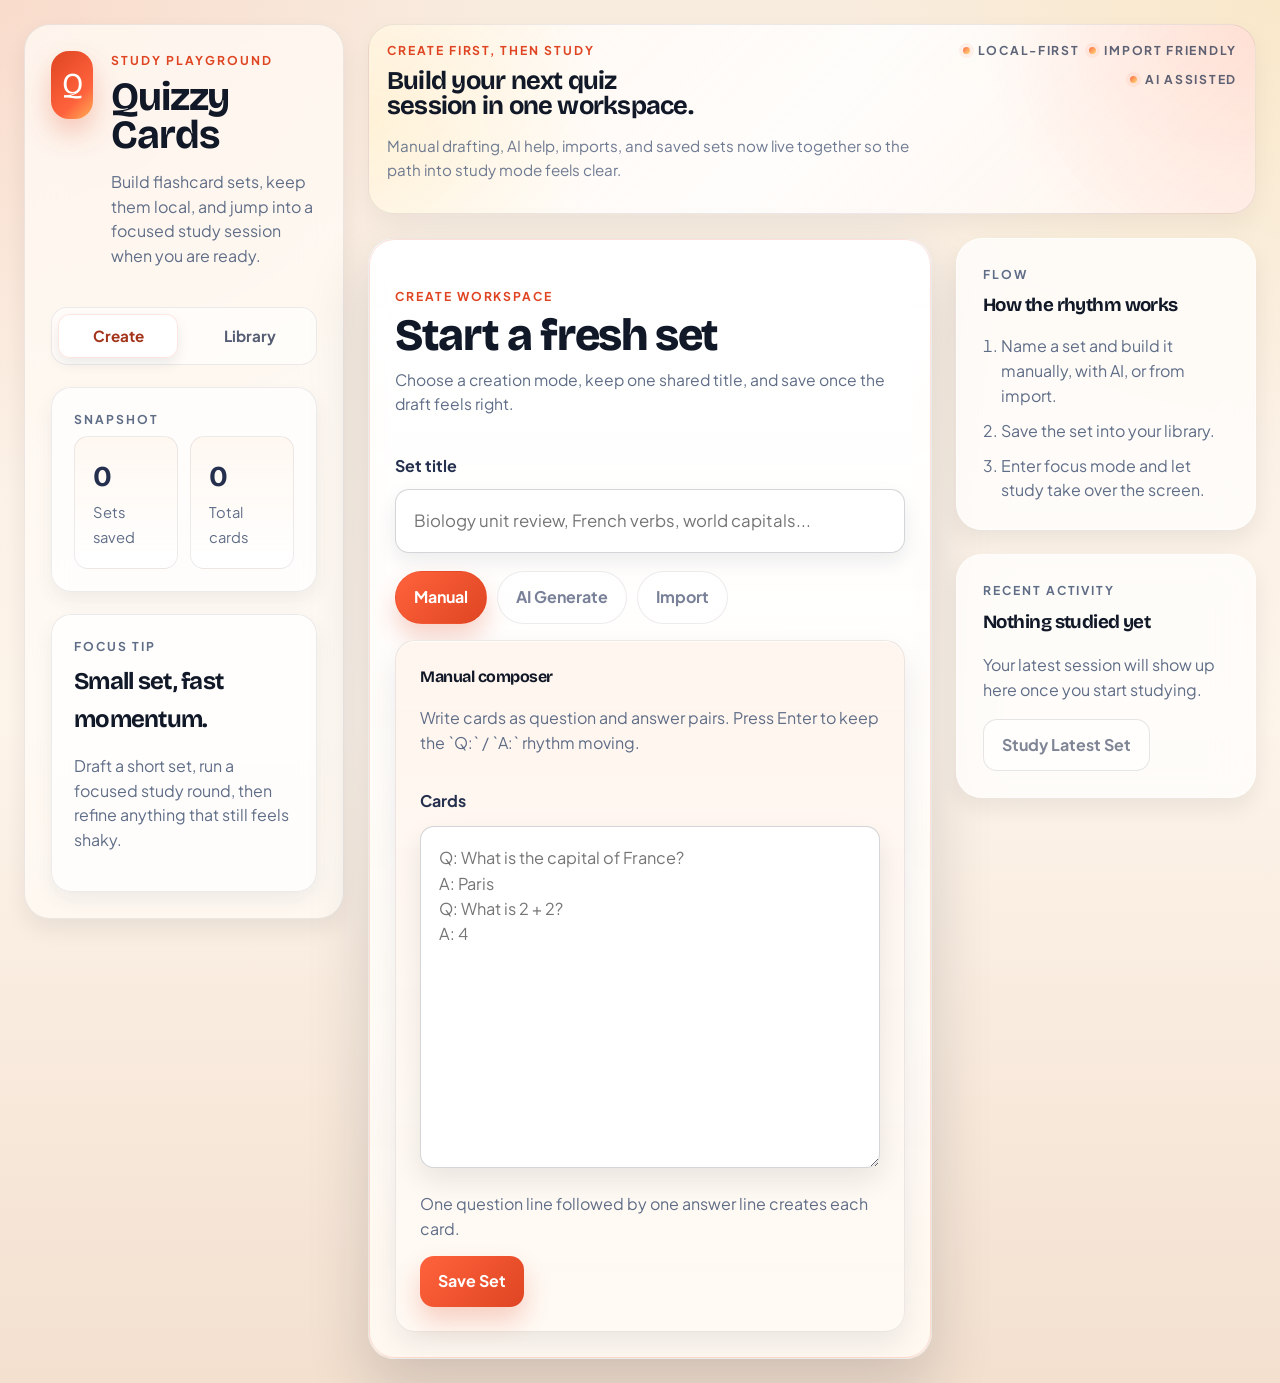
==== index.html @ f94c80e6 "Fixed API key position" ====
<!DOCTYPE html>
<html lang="en">
<head>
    <meta charset="UTF-8">
    <meta name="viewport" content="width=device-width, initial-scale=1.0">
    <link rel="preconnect" href="https://fonts.googleapis.com">
    <link rel="preconnect" href="https://fonts.gstatic.com" crossorigin>
    <link href="https://fonts.googleapis.com/css2?family=Bricolage+Grotesque:wght@500;700&family=Plus+Jakarta+Sans:wght@400;500;600;700&display=swap" rel="stylesheet">
    <link rel="stylesheet" href="styles/main.css">
    <title>Quizzy Cards</title>
</head>
<body>
    <div class="app-shell" id="appShell">
        <aside class="sidebar">
            <div class="brand-block">
                <div class="brand-mark" aria-hidden="true">Q</div>
                <div class="brand-copy">
                    <p class="eyebrow">Study playground</p>
                    <h1>Quizzy Cards</h1>
                    <p>Build flashcard sets, keep them local, and jump into a focused study session when you are ready.</p>
                </div>
            </div>

            <nav class="sidebar-nav" aria-label="Primary navigation">
                <button class="nav-pill active" type="button" data-panel-target="create-panel">Create</button>
                <button class="nav-pill" type="button" data-panel-target="library-panel">Library</button>
            </nav>

            <section class="sidebar-card">
                <p class="section-kicker">Snapshot</p>
                <div class="metric-grid">
                    <div class="metric-card">
                        <strong id="totalSetsStat">0</strong>
                        <span>Sets saved</span>
                    </div>
                    <div class="metric-card">
                        <strong id="totalCardsStat">0</strong>
                        <span>Total cards</span>
                    </div>
                </div>
            </section>

            <section class="sidebar-card">
                <p class="section-kicker">Focus tip</p>
                <h2>Small set, fast momentum.</h2>
                <p>Draft a short set, run a focused study round, then refine anything that still feels shaky.</p>
            </section>
        </aside>

        <main class="dashboard">
            <header class="dashboard-hero">
                <div class="hero-copy">
                    <p class="eyebrow">Create first, then study</p>
                    <h2>Build your next quiz session in one workspace.</h2>
                    <p>Manual drafting, AI help, imports, and saved sets now live together so the path into study mode feels clear.</p>
                </div>
                <ul class="hero-chips" aria-label="Highlights">
                    <li>Local-first</li>
                    <li>Import friendly</li>
                    <li>AI assisted</li>
                </ul>
            </header>

            <div class="dashboard-grid">
                <section class="workspace-column">
                    <section class="workspace-panel active" id="create-panel" data-panel>
                        <div class="panel-heading">
                            <div>
                                <p class="section-kicker">Create workspace</p>
                                <h3>Start a fresh set</h3>
                                <p>Choose a creation mode, keep one shared title, and save once the draft feels right.</p>
                            </div>
                        </div>

                        <div class="shared-title-field">
                            <label for="setTitle">Set title</label>
                            <input type="text" id="setTitle" placeholder="Biology unit review, French verbs, world capitals...">
                        </div>

                        <div class="tab-bar" role="tablist" aria-label="Create methods">
                            <button class="tab-btn active" type="button" role="tab" aria-selected="true" data-create-tab="manual">Manual</button>
                            <button class="tab-btn" type="button" role="tab" aria-selected="false" data-create-tab="ai">AI Generate</button>
                            <button class="tab-btn" type="button" role="tab" aria-selected="false" data-create-tab="import">Import</button>
                        </div>

                        <section class="create-pane active" id="manual-pane" data-create-pane="manual">
                            <div class="form-card">
                                <div class="form-card-header">
                                    <div>
                                        <h4>Manual composer</h4>
                                        <p>Write cards as question and answer pairs. Press Enter to keep the `Q:` / `A:` rhythm moving.</p>
                                    </div>
                                </div>

                                <label class="field-label" for="cardsList">Cards</label>
                                <textarea id="cardsList" rows="12" placeholder="Q: What is the capital of France?
A: Paris
Q: What is 2 + 2?
A: 4"></textarea>

                                <div class="composer-footer">
                                    <p class="helper-text">One question line followed by one answer line creates each card.</p>
                                    <button class="primary-btn" type="button" id="saveSetBtn">Save Set</button>
                                </div>

                                <p class="inline-message" id="manualFormMessage" hidden></p>
                            </div>
                        </section>

                        <section class="create-pane" id="ai-pane" data-create-pane="ai" hidden>
                            <div class="form-card">
                                <div class="form-card-header">
                                    <div>
                                        <h4>AI draft generator</h4>
                                        <p>Generate a starter draft, then we will drop it into the composer so you can review and save it.</p>
                                    </div>
                                </div>

                                <form class="api-key-form" id="apiKeyForm">
                                    <label class="field-label" for="aiApiKey">OpenAI API key</label>
                                    <div class="field-inline">
                                        <input type="password" id="aiApiKey" class="ai-input" placeholder="Paste your API key">
                                        <button class="secondary-btn" type="submit" id="saveApiKeyBtn">Save Key</button>
                                    </div>
                                    <p class="field-status" id="aiKeyStatus">No API key saved in this browser yet.</p>
                                </form>

                                <label class="field-label" for="aiPrompt">Study topic</label>
                                <textarea id="aiPrompt" class="ai-input" rows="7" placeholder="Create flashcards about cellular respiration basics for a high school biology class."></textarea>

                                <div class="count-block">
                                    <span class="field-label">Draft size</span>
                                    <div class="ai-count-selector" aria-label="Number of AI cards">
                                        <button class="ai-count-btn" type="button" data-count="5">5</button>
                                        <button class="ai-count-btn active" type="button" data-count="10">10</button>
                                        <button class="ai-count-btn" type="button" data-count="15">15</button>
                                        <button class="ai-count-btn" type="button" data-count="20">20</button>
                                        <button class="ai-count-btn" type="button" data-count="auto">Auto</button>
                                    </div>
                                </div>

                                <div class="ai-feedback">
                                    <div class="ai-progress" id="aiProgress" hidden>
                                        <div class="ai-loading-animation" aria-hidden="true"></div>
                                        <p>Generating a study draft for you...</p>
                                    </div>
                                    <div class="ai-success" id="aiSuccess" hidden>
                                        <strong>Draft ready.</strong>
                                        <span>Your cards are in the composer. Review them and save when you are ready.</span>
                                    </div>
                                </div>

                                <div class="composer-footer">
                                    <p class="helper-text">Your set title above is shared with the manual composer.</p>
                                    <button class="primary-btn accent-btn" type="button" id="generateAiBtn">Generate Draft</button>
                                </div>

                                <p class="inline-message" id="aiFormMessage" hidden></p>
                            </div>
                        </section>

                        <section class="create-pane" id="import-pane" data-create-pane="import" hidden>
                            <div class="form-card import-card">
                                <div class="form-card-header">
                                    <div>
                                        <h4>Bring in an existing set</h4>
                                        <p>Import a Quizzy JSON file and we will merge it into your local library while keeping duplicate titles readable.</p>
                                    </div>
                                </div>

                                <div class="import-dropzone">
                                    <p>Import uses the existing Quizzy `version: "1.0"` JSON format.</p>
                                    <button class="secondary-btn" type="button" id="importTriggerBtn">Choose JSON File</button>
                                    <input type="file" id="importFileInput" accept=".json" hidden>
                                </div>

                                <p class="inline-message" id="importMessage" hidden></p>
                            </div>
                        </section>
                    </section>

                    <section class="workspace-panel" id="library-panel" data-panel hidden>
                        <div class="panel-heading library-heading">
                            <div>
                                <p class="section-kicker">Library</p>
                                <h3>Your saved sets</h3>
                                <p>Pick a set and jump into focus mode, or export your whole collection.</p>
                            </div>
                            <button class="secondary-btn" type="button" id="exportAllSetsBtn">Export All</button>
                        </div>

                        <div class="library-empty" id="libraryEmptyState" hidden>
                            <h4>No sets yet.</h4>
                            <p>Create your first set or import one to start building your study library.</p>
                            <button class="primary-btn" type="button" data-panel-target="create-panel">Go to Create</button>
                        </div>

                        <div class="set-list" id="setList"></div>
                    </section>
                </section>

                <aside class="context-column">
                    <section class="workspace-panel context-panel">
                        <p class="section-kicker">Flow</p>
                        <h3>How the rhythm works</h3>
                        <ol class="flow-list">
                            <li>Name a set and build it manually, with AI, or from import.</li>
                            <li>Save the set into your library.</li>
                            <li>Enter focus mode and let study take over the screen.</li>
                        </ol>
                    </section>

                    <section class="workspace-panel context-panel">
                        <p class="section-kicker">Recent activity</p>
                        <h3 id="recentSetTitle">Nothing studied yet</h3>
                        <p id="recentSetMeta">Your latest session will show up here once you start studying.</p>
                        <button class="secondary-btn" type="button" id="resumeRecentBtn" disabled>Study Latest Set</button>
                    </section>
                </aside>
            </div>
        </main>
    </div>

    <section class="study-view" id="studyView" hidden aria-labelledby="studySetTitle">
        <div class="study-shell">
            <header class="study-header">
                <button class="ghost-btn" type="button" id="exitStudyBtn">Back to Dashboard</button>

                <div class="study-header-copy">
                    <p class="eyebrow">Focus mode</p>
                    <h2 id="studySetTitle">Study session</h2>

                    <div class="study-progress-row">
                        <span class="study-chip"><strong id="remainingCount">0</strong> remaining</span>
                        <span class="study-chip" id="studyProgressLabel">Ready to begin</span>
                        <span class="study-chip" id="studyScopeLabel">Whole set</span>
                    </div>

                    <div class="study-progress-bar" aria-hidden="true">
                        <span id="studyProgressFill"></span>
                    </div>
                </div>

                <div class="study-header-actions">
                    <button class="secondary-btn compact-btn" type="button" id="toggleStudySectionsBtn">Auto-Split</button>
                    <button class="secondary-btn compact-btn" type="button" id="restartStudyBtn">Restart Round</button>
                </div>
            </header>

            <section class="study-section-manager" id="studySectionManager" hidden aria-labelledby="studySectionManagerTitle">
                <div class="study-section-manager-header">
                    <div>
                        <p class="section-kicker">Sections</p>
                        <h3 id="studySectionManagerTitle">Split this set into saved study chunks</h3>
                        <p>Create persistent parts you can revisit later without losing adaptive progress.</p>
                    </div>
                    <button class="secondary-btn compact-btn" type="button" id="studyWholeSetBtn">Study Whole Set</button>
                </div>

                <div class="study-section-controls">
                    <div class="study-section-size-group" aria-label="Section size">
                        <button class="ai-count-btn active" type="button" data-section-size="5">5</button>
                        <button class="ai-count-btn" type="button" data-section-size="10">10</button>
                        <button class="ai-count-btn" type="button" data-section-size="custom">Custom</button>
                    </div>

                    <label class="study-section-custom">
                        <span>Custom size</span>
                        <input type="number" id="customSectionSizeInput" min="1" step="1" value="5">
                    </label>

                    <button class="primary-btn compact-btn" type="button" id="createStudySectionsBtn">Create Sections</button>
                </div>

                <p class="inline-message" id="studySectionsMessage" hidden></p>

                <div class="study-section-list-header">
                    <h4>Saved sections</h4>
                    <p id="studySectionListMeta">No saved sections yet.</p>
                </div>

                <div class="study-section-list" id="studySectionList"></div>
            </section>

            <main class="study-main">
                <div class="study-stage">
                    <button class="flashcard" id="flashcard" type="button" aria-live="polite">
                        <div class="flashcard-inner">
                            <div class="flashcard-face flashcard-front">
                                <span class="face-label">Question</span>
                                <div class="flashcard-copy" id="cardQuestion"></div>
                            </div>
                            <div class="flashcard-face flashcard-back">
                                <span class="face-label">Answer</span>
                                <div class="flashcard-copy" id="cardAnswer"></div>
                            </div>
                        </div>
                    </button>

                    <p class="study-hint" id="studyHint">Flip the card, answer it in your head, then rate how it felt.</p>

                    <div class="study-actions" id="studyActions">
                        <button class="rating-btn hard" type="button" data-rating="1">Hard</button>
                        <button class="rating-btn medium" type="button" data-rating="2">Medium</button>
                        <button class="rating-btn easy" type="button" data-rating="3">Easy</button>
                    </div>

                    <button class="study-helper-toggle" type="button" id="toggleStudyAiBtn" aria-expanded="false" aria-controls="studyAiHelper">
                        Open AI Helper
                    </button>

                    <section class="study-ai-helper" id="studyAiHelper" aria-labelledby="studyAiTitle" hidden>
                        <div class="study-ai-header">
                            <div>
                                <p class="section-kicker">AI helper</p>
                                <h3 id="studyAiTitle">Ask about this card</h3>
                            </div>
                            <span class="study-ai-badge">Current card context</span>
                        </div>

                        <p class="study-ai-status" id="studyAiStatus">Save your OpenAI API key in AI Generate to use this helper.</p>

                        <textarea
                            id="studyAiQuestion"
                            class="study-ai-input"
                            rows="3"
                            placeholder="Ask for a simpler explanation, an example, or a memory trick."
                            aria-label="Ask AI about the current study card"
                        ></textarea>

                        <div class="study-ai-footer">
                            <p class="helper-text">The AI gets this card's question and answer with your question.</p>
                            <button class="secondary-btn compact-btn" type="button" id="askStudyAiBtn">Ask AI</button>
                        </div>

                        <div class="study-ai-response" id="studyAiResponse" hidden></div>
                    </section>

                    <section class="study-summary" id="studySummary" hidden>
                        <p class="section-kicker">Session complete</p>
                        <h3>You cleared this set.</h3>
                        <p id="studySummaryText">Run it again for another pass, or head back to your library for a different set.</p>
                        <div class="summary-actions">
                            <button class="primary-btn" type="button" id="studyAgainBtn">Study Again</button>
                            <button class="secondary-btn" type="button" id="returnToLibraryBtn">Back to Library</button>
                        </div>
                    </section>
                </div>
            </main>
        </div>
    </section>

    <div class="toast-stack" id="toastStack" aria-live="polite" aria-atomic="true"></div>

    <div class="dialog-backdrop" id="confirmDialog" hidden>
        <div class="dialog-card" role="dialog" aria-modal="true" aria-labelledby="confirmTitle" aria-describedby="confirmMessage">
            <p class="section-kicker">Please confirm</p>
            <h2 id="confirmTitle">Confirm action</h2>
            <p id="confirmMessage">This cannot be undone.</p>
            <div class="dialog-actions">
                <button class="ghost-btn" type="button" id="confirmCancelBtn">Cancel</button>
                <button class="danger-btn" type="button" id="confirmApproveBtn">Delete</button>
            </div>
        </div>
    </div>

    <script src="scripts/card.js"></script>
    <script src="scripts/card-set.js"></script>
    <script src="scripts/ai-generator.js"></script>
</body>
</html>
---- styles/main.css ----
:root {
    --bg: #f7ede1;
    --bg-alt: #fcf4eb;
    --surface: rgba(255, 255, 255, 0.88);
    --surface-strong: #fffdf9;
    --surface-soft: #ffe7db;
    --surface-primary: rgba(255, 255, 255, 0.98);
    --surface-secondary: rgba(255, 251, 246, 0.76);
    --surface-focus: #141d34;
    --ink: #24304d;
    --ink-strong: #111827;
    --muted: #5f6d87;
    --line: rgba(17, 24, 39, 0.12);
    --line-strong: rgba(17, 24, 39, 0.18);
    --accent: #ff633d;
    --accent-strong: #df4522;
    --accent-soft: #ffe2d7;
    --accent-deep: #a23318;
    --teal: #16b8a6;
    --teal-soft: #dff8f4;
    --yellow: #ffd76a;
    --yellow-soft: #fff4c7;
    --danger: #dd4e67;
    --danger-soft: #ffe2e7;
    --success: #1f9f78;
    --success-soft: #dbf7ed;
    --shadow: 0 18px 42px rgba(17, 24, 39, 0.13);
    --shadow-soft: 0 10px 24px rgba(17, 24, 39, 0.09);
    --shadow-secondary: 0 10px 22px rgba(17, 24, 39, 0.07);
    --shadow-primary: 0 24px 56px rgba(17, 24, 39, 0.16);
    --focus-ring: 0 0 0 4px rgba(255, 99, 61, 0.14);
    --radius-xl: 26px;
    --radius-lg: 20px;
    --radius-md: 14px;
    --radius-sm: 10px;
    --transition: 180ms ease;
}

* {
    box-sizing: border-box;
}

body {
    margin: 0;
    min-height: 100vh;
    font-family: "Plus Jakarta Sans", sans-serif;
    line-height: 1.55;
    color: var(--ink);
    background:
        radial-gradient(circle at top left, rgba(255, 99, 61, 0.12), transparent 26%),
        radial-gradient(circle at top right, rgba(255, 215, 106, 0.18), transparent 24%),
        linear-gradient(180deg, #f8ecdf 0%, #fdf4ea 52%, #f3e0cf 100%);
}

button,
input,
textarea {
    font: inherit;
}

button {
    border: 0;
    cursor: pointer;
}

button:focus-visible,
input:focus-visible,
textarea:focus-visible {
    outline: 2px solid rgba(255, 99, 61, 0.45);
    outline-offset: 2px;
}

.app-shell {
    min-height: 100vh;
    padding: 24px;
    display: grid;
    grid-template-columns: 320px minmax(0, 1fr);
    gap: 24px;
}

.sidebar,
.workspace-panel {
    background: var(--surface);
    border: 1px solid rgba(17, 24, 39, 0.08);
    border-radius: var(--radius-xl);
    box-shadow: var(--shadow);
    backdrop-filter: blur(18px);
}

.sidebar {
    background: var(--surface-secondary);
    border-color: rgba(17, 24, 39, 0.08);
    box-shadow: var(--shadow-secondary);
    padding: 26px;
    display: flex;
    flex-direction: column;
    gap: 22px;
    position: sticky;
    top: 24px;
    align-self: start;
}

.brand-block {
    display: flex;
    gap: 18px;
    align-items: flex-start;
}

.brand-mark {
    width: 150px;
    height: 68px;
    border-radius: 18px;
    display: grid;
    place-items: center;
    background: linear-gradient(135deg, var(--accent-strong), var(--accent) 68%, #ffaf57);
    color: #fff;
    font-family: "Bricolage Grotesque", sans-serif;
    font-size: 1.9rem;
    box-shadow: 0 14px 28px rgba(223, 69, 34, 0.28);
}

.brand-copy h1,
.dashboard-hero h2,
.panel-heading h3,
.context-panel h3,
.form-card h4,
.library-empty h4,
.study-header-copy h2,
.study-summary h3,
.dialog-card h2,
.sidebar-card h2 {
    margin: 0;
    font-family: "Bricolage Grotesque", sans-serif;
    letter-spacing: -0.03em;
    color: var(--ink-strong);
}

.brand-copy h1 {
    font-size: clamp(2rem, 4vw, 2.5rem);
    line-height: 0.95;
}

.brand-copy p:last-child,
.hero-copy p:last-child,
.panel-heading p:last-child,
.form-card-header p,
.library-empty p,
.context-panel p,
.sidebar-card p,
.helper-text,
.study-hint,
.study-summary p,
.field-status {
    color: var(--muted);
}

.eyebrow,
.section-kicker,
.face-label {
    margin: 0 0 8px;
    text-transform: uppercase;
    letter-spacing: 0.16em;
    font-size: 0.76rem;
    font-weight: 700;
    color: var(--accent-strong);
}

.sidebar-nav {
    display: flex;
    width: 100%;
    gap: 12px;
    padding: 6px;
    background: rgba(255, 255, 255, 0.56);
    border: 1px solid rgba(17, 24, 39, 0.08);
    border-radius: 16px;
    box-shadow: inset 0 1px 0 rgba(255, 255, 255, 0.5);
}

.tab-btn,
.ai-count-btn,
.study-chip {
    border-radius: 999px;
}

.nav-pill,
.tab-btn,
.ai-count-btn {
    background: rgba(255, 255, 255, 0.88);
    border: 1px solid var(--line);
    color: var(--muted);
    font-weight: 700;
    transition: transform var(--transition), background var(--transition), color var(--transition), box-shadow var(--transition), border-color var(--transition);
}

.nav-pill {
    display: flex;
    align-items: center;
    justify-content: center;
    flex: 1;
    min-height: 40px;
    padding: 9px 12px;
    border-radius: 12px;
    background: transparent;
    border: 1px solid transparent;
    color: rgba(36, 48, 77, 0.78);
    font-size: 0.95rem;
    font-weight: 700;
}

.tab-btn,
.ai-count-btn {
    padding: 12px 16px;
}

.nav-pill.active {
    background: rgba(255, 255, 255, 0.94);
    border-color: rgba(255, 99, 61, 0.16);
    color: var(--accent-deep);
    box-shadow: 0 6px 14px rgba(17, 24, 39, 0.08);
}

.tab-btn.active,
.ai-count-btn.active {
    background: linear-gradient(135deg, var(--accent), var(--accent-strong));
    border-color: rgba(223, 69, 34, 0.18);
    color: #fff;
    box-shadow: 0 12px 24px rgba(223, 69, 34, 0.26);
}

.nav-pill:hover,
.tab-btn:hover,
.ai-count-btn:hover,
.primary-btn:hover,
.secondary-btn:hover,
.ghost-btn:hover,
.danger-btn:hover,
.rating-btn:hover {
    transform: translateY(-1px);
}

.nav-pill:not(.active):hover,
.tab-btn:not(.active):hover,
.ai-count-btn:not(.active):hover {
    background: #fff;
    border-color: rgba(255, 99, 61, 0.24);
    color: var(--ink-strong);
    box-shadow: var(--shadow-soft);
}

.nav-pill:not(.active):hover {
    box-shadow: none;
    background: rgba(255, 255, 255, 0.72);
}

.sidebar-card {
    padding: 22px;
    border-radius: var(--radius-lg);
    background: rgba(255, 255, 255, 0.7);
    border: 1px solid rgba(17, 24, 39, 0.08);
    box-shadow: 0 8px 20px rgba(17, 24, 39, 0.06);
}

.metric-grid {
    display: grid;
    grid-template-columns: repeat(2, minmax(0, 1fr));
    gap: 12px;
}

.metric-card {
    padding: 18px;
    border-radius: var(--radius-md);
    background: linear-gradient(180deg, rgba(255, 247, 239, 0.86), rgba(255, 255, 255, 0.95));
    border: 1px solid rgba(17, 24, 39, 0.08);
}

.metric-card strong {
    display: block;
    font-size: 1.8rem;
    font-family: "Bricolage Grotesque", sans-serif;
}

.metric-card span {
    color: var(--muted);
    font-size: 0.92rem;
}

.dashboard {
    display: flex;
    flex-direction: column;
    gap: 24px;
}

.dashboard-hero {
    padding: 16px 18px;
    border-radius: var(--radius-xl);
    background:
        radial-gradient(circle at top right, rgba(255, 99, 61, 0.16), transparent 30%),
        radial-gradient(circle at left center, rgba(255, 215, 106, 0.2), transparent 26%),
        linear-gradient(135deg, rgba(255, 248, 241, 0.96) 0%, rgba(255, 255, 255, 0.85) 50%, rgba(255, 245, 238, 0.95) 100%);
    border: 1px solid rgba(17, 24, 39, 0.08);
    box-shadow: 0 10px 24px rgba(17, 24, 39, 0.05);
    display: flex;
    align-items: flex-start;
    justify-content: space-between;
    gap: 18px;
}

.hero-copy {
    max-width: 700px;
}

.hero-copy h2 {
    font-size: clamp(1.45rem, 2vw, 2rem);
    max-width: 18ch;
    color: var(--ink-strong);
    line-height: 1;
}

.hero-copy p:last-child {
    max-width: 60ch;
    font-size: 0.95rem;
    color: rgba(95, 109, 135, 0.9);
}

.hero-chips {
    display: flex;
    gap: 10px;
    flex-wrap: wrap;
    justify-content: flex-end;
    align-items: center;
    margin: 0;
    padding: 0;
    list-style: none;
}

.hero-chips li {
    display: inline-flex;
    align-items: center;
    gap: 8px;
    padding: 0;
    color: rgba(36, 48, 77, 0.74);
    font-size: 0.76rem;
    font-weight: 700;
    letter-spacing: 0.14em;
    text-transform: uppercase;
}

.hero-chips li::before {
    content: "";
    width: 7px;
    height: 7px;
    border-radius: 999px;
    background: linear-gradient(135deg, rgba(255, 99, 61, 0.95), rgba(255, 215, 106, 0.9));
    box-shadow: 0 0 0 4px rgba(255, 99, 61, 0.08);
}

.study-chip {
    padding: 10px 14px;
    background: rgba(255, 255, 255, 0.88);
    border: 1px solid rgba(255, 255, 255, 0.72);
    box-shadow: var(--shadow-soft);
    color: var(--ink);
    font-weight: 600;
}

.dashboard-grid {
    display: grid;
    grid-template-columns: minmax(0, 1fr) 300px;
    gap: 24px;
    align-items: start;
}

.workspace-column,
.context-column {
    display: flex;
    flex-direction: column;
    gap: 24px;
}

.workspace-panel {
    padding: 26px;
    animation: panel-rise 220ms ease;
}

#create-panel.workspace-panel {
    background: linear-gradient(180deg, rgba(255, 255, 255, 0.98), rgba(255, 249, 242, 0.95));
    border-color: rgba(17, 24, 39, 0.08);
    box-shadow: 0 28px 62px rgba(17, 24, 39, 0.16);
    position: relative;
    padding-top: 48px;
}

#create-panel.workspace-panel::before {
    content: "";
    position: absolute;
    inset: 0;
    border-radius: inherit;
    border: 1px solid rgba(255, 99, 61, 0.2);
    pointer-events: none;
}

#create-panel.workspace-panel::after {
    content: "";
    position: absolute;
    inset: 18px;
    border-radius: calc(var(--radius-xl) - 10px);
    background: linear-gradient(180deg, rgba(255, 255, 255, 0.62), rgba(255, 255, 255, 0));
    pointer-events: none;
    z-index: 0;
}

#create-panel > * {
    position: relative;
    z-index: 1;
}

#create-panel .panel-heading {
    margin-bottom: 14px;
}

#create-panel .panel-heading h3 {
    font-size: clamp(2.2rem, 3.5vw, 2.95rem);
    line-height: 1;
    font-weight: 800;
    color: var(--ink-strong);
}

#create-panel .panel-heading p:last-child {
    margin-top: 10px;
    max-width: 52ch;
    font-size: 0.98rem;
}

#create-panel .shared-title-field {
    margin-top: 22px;
}

#create-panel .shared-title-field label,
#manual-pane .field-label {
    font-size: 1rem;
}

#create-panel .shared-title-field input {
    padding: 18px 18px;
    font-size: 1.05rem;
    background: #ffffff;
    border: 1px solid var(--line-strong);
    box-shadow:
        inset 0 1px 0 rgba(255, 255, 255, 0.82),
        0 8px 20px rgba(17, 24, 39, 0.08);
}

#create-panel .tab-bar {
    margin-top: 18px;
    gap: 10px;
}

#create-panel .tab-btn {
    padding: 13px 18px;
    background: rgba(255, 255, 255, 0.68);
    border: 1px solid rgba(17, 24, 39, 0.08);
    color: rgba(102, 112, 139, 0.88);
    box-shadow: none;
}

#create-panel .tab-btn.active {
    background: linear-gradient(135deg, var(--accent), var(--accent-strong));
    border-color: rgba(223, 69, 34, 0.18);
    color: #fff;
    box-shadow: 0 14px 24px rgba(223, 69, 34, 0.24);
}

#create-panel .tab-btn:not(.active):hover {
    background: rgba(255, 255, 255, 0.72);
}

#manual-pane textarea {
    padding: 18px 18px;
    min-height: 268px;
    font-size: 1.02rem;
    background: #ffffff;
    border: 1px solid var(--line-strong);
    box-shadow:
        inset 0 1px 0 rgba(255, 255, 255, 0.84),
        0 12px 28px rgba(17, 24, 39, 0.09);
}

.context-column .workspace-panel {
    background: rgba(255, 255, 255, 0.72);
    border-color: rgba(255, 255, 255, 0.58);
    box-shadow: var(--shadow-secondary);
}

#create-panel .create-pane {
    margin-top: 16px;
}

#manual-pane .form-card {
    padding: 24px;
    background: linear-gradient(180deg, rgba(255, 245, 238, 0.96), rgba(255, 250, 244, 0.98));
    border: 1px solid rgba(17, 24, 39, 0.08);
    box-shadow:
        inset 0 1px 0 rgba(255, 255, 255, 0.7),
        0 12px 28px rgba(17, 24, 39, 0.08);
}

#manual-pane .form-card-header {
    margin-bottom: 18px;
}

#manual-pane .field-label {
    margin-bottom: 12px;
}

#manual-pane .composer-footer {
    margin-top: 18px;
}

#create-panel .shared-title-field input:hover,
#manual-pane textarea:hover {
    border-color: rgba(255, 99, 61, 0.28);
    box-shadow:
        inset 0 1px 0 rgba(255, 255, 255, 0.84),
        0 12px 24px rgba(17, 24, 39, 0.1);
}

#create-panel .shared-title-field input:focus,
#manual-pane textarea:focus {
    border-color: rgba(255, 99, 61, 0.48);
    box-shadow:
        var(--focus-ring),
        0 18px 28px rgba(17, 24, 39, 0.12);
}

@keyframes panel-rise {
    from {
        opacity: 0;
        transform: translateY(10px);
    }
    to {
        opacity: 1;
        transform: translateY(0);
    }
}

.workspace-panel[data-panel] {
    display: none;
}

.workspace-panel[data-panel].active {
    display: block;
}

.panel-heading,
.form-card-header,
.library-heading {
    display: flex;
    align-items: flex-start;
    justify-content: space-between;
    gap: 16px;
}

.shared-title-field,
.field-grid,
.count-block,
.composer-footer {
    margin-top: 20px;
}

.shared-title-field label,
.field-label {
    display: block;
    margin-bottom: 10px;
    font-size: 0.95rem;
    font-weight: 700;
}

.shared-title-field input,
textarea,
.ai-input {
    width: 100%;
    padding: 15px 16px;
    border-radius: var(--radius-md);
    border: 1px solid var(--line-strong);
    background: rgba(255, 255, 255, 0.94);
    color: var(--ink);
    box-shadow:
        inset 0 1px 0 rgba(255, 255, 255, 0.8),
        0 1px 2px rgba(17, 24, 39, 0.04);
    transition: border-color var(--transition), box-shadow var(--transition), transform var(--transition);
}

.shared-title-field input:hover,
textarea:hover,
.ai-input:hover {
    border-color: rgba(255, 99, 61, 0.24);
}

.shared-title-field input:focus,
textarea:focus,
.ai-input:focus {
    border-color: rgba(255, 99, 61, 0.45);
    box-shadow: var(--focus-ring);
}

textarea {
    resize: vertical;
    min-height: 220px;
}

.tab-bar {
    display: flex;
    gap: 12px;
    margin-top: 22px;
    flex-wrap: wrap;
}

.create-pane {
    margin-top: 20px;
    display: none;
}

.create-pane.active {
    display: block;
}

.form-card {
    padding: 22px;
    border-radius: var(--radius-lg);
    border: 1px solid rgba(17, 24, 39, 0.08);
    background: linear-gradient(180deg, rgba(255, 255, 255, 0.92), rgba(255, 247, 240, 0.9));
    box-shadow: var(--shadow-soft);
}

.field-grid {
    display: grid;
    grid-template-columns: minmax(0, 1fr) auto;
    gap: 14px;
    align-items: end;
}

.api-key-form {
    margin-top: 20px;
}

.field-inline {
    display: grid;
    grid-template-columns: minmax(0, 1fr) auto;
    gap: 14px;
    align-items: center;
}

.field-actions {
    display: flex;
    align-items: center;
}

.field-status {
    margin: 10px 0 0;
    font-size: 0.92rem;
}

.composer-footer {
    display: flex;
    justify-content: space-between;
    align-items: center;
    gap: 14px;
    flex-wrap: wrap;
}

.helper-text {
    margin: 0;
    max-width: 56ch;
}

.import-card .import-dropzone {
    margin-top: 18px;
    padding: 26px;
    border-radius: var(--radius-lg);
    border: 1px dashed rgba(255, 99, 61, 0.42);
    background: linear-gradient(180deg, rgba(255, 235, 226, 0.68), rgba(255, 255, 255, 0.96));
    display: flex;
    flex-direction: column;
    align-items: flex-start;
    gap: 16px;
}

.primary-btn,
.secondary-btn,
.ghost-btn,
.danger-btn,
.rating-btn {
    min-height: 48px;
    padding: 13px 18px;
    border-radius: 14px;
    font-weight: 700;
    transition: transform var(--transition), box-shadow var(--transition), background var(--transition), color var(--transition), opacity var(--transition);
}

button:disabled {
    opacity: 0.58;
    cursor: not-allowed;
    transform: none !important;
    box-shadow: none !important;
}

.primary-btn {
    color: #fff;
    background: linear-gradient(135deg, var(--accent), var(--accent-strong));
    box-shadow: 0 14px 26px rgba(223, 69, 34, 0.24);
}

.accent-btn {
    background: linear-gradient(135deg, #ff744f, var(--accent-strong));
    box-shadow: 0 14px 28px rgba(223, 69, 34, 0.28);
}

.secondary-btn {
    background: rgba(255, 255, 255, 0.94);
    color: var(--ink);
    border: 1px solid var(--line-strong);
    box-shadow: var(--shadow-soft);
}

.ghost-btn {
    background: rgba(255, 255, 255, 0.14);
    color: #fff;
    border: 1px solid rgba(255, 255, 255, 0.18);
}

.danger-btn {
    background: linear-gradient(135deg, var(--danger), #c23f57);
    color: #fff;
    box-shadow: 0 14px 25px rgba(221, 78, 103, 0.22);
}

.primary-btn:hover {
    box-shadow: 0 16px 30px rgba(223, 69, 34, 0.3);
}

.secondary-btn:hover {
    background: linear-gradient(180deg, #ffffff, #fff5f0);
    border-color: rgba(255, 99, 61, 0.28);
    color: var(--ink-strong);
    box-shadow: 0 12px 24px rgba(17, 24, 39, 0.1);
}

.ghost-btn:hover {
    background: rgba(255, 255, 255, 0.2);
    border-color: rgba(255, 99, 61, 0.32);
}

.danger-btn:hover {
    box-shadow: 0 16px 28px rgba(221, 78, 103, 0.28);
}

.rating-btn:hover {
    box-shadow: 0 16px 28px rgba(17, 24, 39, 0.16);
}

.compact-btn {
    min-height: 44px;
    padding: 11px 16px;
}

.inline-message {
    margin: 18px 0 0;
    padding: 13px 14px;
    border-radius: var(--radius-md);
    border: 1px solid transparent;
    font-size: 0.95rem;
}

.inline-message[data-tone="error"] {
    background: var(--danger-soft);
    color: #8f2338;
    border-color: rgba(221, 78, 103, 0.22);
}

.inline-message[data-tone="success"] {
    background: var(--success-soft);
    color: #166952;
    border-color: rgba(31, 159, 120, 0.18);
}

.inline-message[data-tone="info"] {
    background: var(--teal-soft);
    color: #17594f;
    border-color: rgba(22, 184, 166, 0.18);
}

.ai-count-selector {
    display: flex;
    gap: 10px;
    flex-wrap: wrap;
}

.ai-feedback {
    margin-top: 18px;
}

.ai-progress,
.ai-success {
    padding: 18px;
    border-radius: var(--radius-md);
    background: rgba(255, 255, 255, 0.9);
    border: 1px solid rgba(17, 24, 39, 0.08);
}

.ai-progress {
    display: flex;
    align-items: center;
    gap: 14px;
}

.ai-success {
    display: flex;
    flex-direction: column;
    gap: 6px;
    background: var(--success-soft);
    border-color: rgba(31, 159, 120, 0.2);
}

.ai-loading-animation {
    width: 28px;
    height: 28px;
    border-radius: 50%;
    border: 4px solid rgba(22, 184, 166, 0.18);
    border-top-color: var(--teal);
    animation: spin 900ms linear infinite;
}

@keyframes spin {
    to {
        transform: rotate(360deg);
    }
}

.set-list {
    display: grid;
    gap: 16px;
}

.library-empty {
    padding: 28px;
    text-align: center;
    border-radius: var(--radius-lg);
    background: linear-gradient(180deg, rgba(255, 248, 236, 0.8), rgba(255, 255, 255, 0.9));
    border: 1px dashed rgba(255, 99, 61, 0.28);
    margin-bottom: 18px;
}

.set-item {
    display: grid;
    grid-template-columns: minmax(0, 1fr) auto;
    gap: 16px;
    padding: 20px;
    border-radius: var(--radius-lg);
    background: linear-gradient(180deg, rgba(255, 255, 255, 0.97), rgba(255, 247, 240, 0.95));
    border: 1px solid rgba(17, 24, 39, 0.08);
    box-shadow: var(--shadow-soft);
    transition: transform var(--transition), box-shadow var(--transition), border-color var(--transition);
}

.set-item:hover {
    transform: translateY(-2px);
    border-color: rgba(255, 99, 61, 0.22);
    box-shadow: 0 16px 28px rgba(17, 24, 39, 0.12);
}

.set-info h4,
.context-panel h3,
.study-summary h3 {
    margin: 0 0 8px;
}

.set-meta {
    display: flex;
    gap: 10px;
    flex-wrap: wrap;
}

.meta-pill {
    padding: 8px 12px;
    border-radius: 999px;
    background: var(--surface-soft);
    color: var(--accent-deep);
    font-size: 0.9rem;
    font-weight: 600;
    border: 1px solid rgba(255, 99, 61, 0.14);
}

.set-actions {
    display: flex;
    flex-wrap: wrap;
    gap: 10px;
    justify-content: flex-end;
    align-items: center;
}

.action-text-btn {
    min-height: 44px;
    padding: 11px 15px;
    border-radius: 12px;
    background: rgba(255, 255, 255, 0.92);
    border: 1px solid var(--line-strong);
    font-weight: 700;
    color: var(--ink);
    transition: transform var(--transition), border-color var(--transition), background var(--transition), box-shadow var(--transition), color var(--transition);
}

.action-text-btn:hover {
    transform: translateY(-1px);
    background: linear-gradient(180deg, #ffffff, #fff5f0);
    border-color: rgba(255, 99, 61, 0.28);
    color: var(--ink-strong);
    box-shadow: var(--shadow-soft);
}

.action-text-btn.delete {
    color: #9c2940;
    background: var(--danger-soft);
    border-color: rgba(221, 78, 103, 0.18);
}

.action-text-btn.delete:hover {
    background: #ffdfe6;
    border-color: rgba(221, 78, 103, 0.3);
    color: #8c1f36;
}

.set-ai-history {
    grid-column: 1 / -1;
    margin-top: 6px;
    padding: 16px 18px;
    border-radius: var(--radius-md);
    background: rgba(255, 255, 255, 0.8);
    border: 1px solid rgba(17, 24, 39, 0.08);
}

.set-ai-history summary {
    cursor: pointer;
    font-weight: 700;
    color: var(--ink);
}

.set-ai-history-content {
    margin-top: 16px;
    display: grid;
    gap: 14px;
}

.set-ai-card {
    padding: 16px;
    border-radius: 16px;
    background: linear-gradient(180deg, rgba(255, 250, 244, 0.9), rgba(255, 255, 255, 0.96));
    border: 1px solid rgba(30, 36, 64, 0.08);
}

.set-ai-card h5,
.set-ai-entry p {
    margin: 0;
}

.set-ai-card h5 {
    font-family: "Bricolage Grotesque", sans-serif;
    font-size: 1rem;
}

.set-ai-card-question,
.set-ai-card-answer {
    margin: 10px 0 0;
    color: var(--muted);
}

.set-ai-entry {
    margin-top: 14px;
    padding-top: 14px;
    border-top: 1px solid rgba(30, 36, 64, 0.08);
    display: grid;
    gap: 8px;
}

.set-ai-entry-meta {
    font-size: 0.88rem;
    color: var(--muted);
}

.set-ai-entry-user,
.set-ai-entry-answer {
    line-height: 1.55;
    white-space: pre-wrap;
}

.flow-list {
    padding-left: 18px;
    margin: 14px 0 0;
    color: var(--muted);
}

.flow-list li + li {
    margin-top: 10px;
}

.study-view {
    min-height: 100vh;
    padding: 24px;
    background:
        radial-gradient(circle at top, rgba(255, 99, 61, 0.16), transparent 24%),
        radial-gradient(circle at right top, rgba(255, 215, 106, 0.12), transparent 20%),
        linear-gradient(180deg, #11182d 0%, #15203d 46%, #10172d 100%);
    color: #f6f8ff;
}

.study-shell {
    max-width: 1240px;
    margin: 0 auto;
    min-height: calc(100vh - 48px);
    display: flex;
    flex-direction: column;
    gap: 24px;
}

.study-header {
    display: grid;
    grid-template-columns: auto 1fr auto;
    gap: 18px;
    align-items: center;
}

.study-header-actions {
    display: flex;
    flex-wrap: wrap;
    justify-content: flex-end;
    gap: 12px;
}

.study-header-copy {
    text-align: center;
}

.study-header-copy .eyebrow,
.face-label {
    color: rgba(255, 255, 255, 0.72);
}

.study-header-copy h2 {
    font-size: clamp(2rem, 3vw, 3.1rem);
    color: #fdfefe;
    text-shadow: 0 2px 14px rgba(0, 0, 0, 0.22);
}

.study-progress-row {
    display: flex;
    flex-wrap: wrap;
    justify-content: center;
    gap: 10px;
    margin-top: 14px;
}

.study-chip {
    background: rgba(255, 255, 255, 0.09);
    color: #fff;
    box-shadow: none;
    border: 1px solid rgba(255, 99, 61, 0.2);
}

.study-chip strong {
    margin-right: 4px;
}

.study-progress-bar {
    width: min(520px, 100%);
    height: 10px;
    margin: 14px auto 0;
    border-radius: 999px;
    background: rgba(255, 255, 255, 0.12);
    overflow: hidden;
}

.study-progress-bar span {
    display: block;
    height: 100%;
    width: 0;
    border-radius: inherit;
    background: linear-gradient(135deg, var(--yellow), var(--accent));
    transition: width 220ms ease;
}

.study-main {
    flex: 1;
    display: flex;
    align-items: center;
    justify-content: center;
}

.study-section-manager {
    padding: 24px;
    border-radius: 24px;
    background: rgba(255, 255, 255, 0.08);
    border: 1px solid rgba(255, 99, 61, 0.16);
    box-shadow: 0 18px 40px rgba(0, 0, 0, 0.18);
}

.study-section-manager-header,
.study-section-controls,
.study-section-list-item,
.study-section-list-header {
    display: flex;
    align-items: center;
    justify-content: space-between;
    gap: 16px;
}

.study-section-manager-header h3,
.study-section-list-header h4,
.study-section-list-item h4 {
    margin: 0;
    font-family: "Bricolage Grotesque", sans-serif;
    letter-spacing: -0.03em;
}

.study-section-manager-header p:last-child,
.study-section-list-header p,
.study-section-range,
.study-section-progress {
    margin: 8px 0 0;
    color: rgba(255, 255, 255, 0.72);
}

.study-section-controls {
    margin-top: 20px;
    align-items: end;
    flex-wrap: wrap;
}

.study-section-size-group {
    display: flex;
    flex-wrap: wrap;
    gap: 10px;
}

.study-section-custom {
    display: grid;
    gap: 8px;
    min-width: 160px;
    color: rgba(255, 255, 255, 0.86);
    font-weight: 600;
}

.study-section-custom input {
    width: 100%;
    min-height: 48px;
    padding: 12px 14px;
    border-radius: 14px;
    border: 1px solid rgba(255, 99, 61, 0.2);
    background: rgba(8, 15, 34, 0.32);
    color: #fff;
}

.study-section-list-header {
    margin-top: 22px;
    align-items: end;
}

.study-section-list {
    margin-top: 14px;
    display: grid;
    gap: 12px;
}

.study-section-list-empty,
.study-section-list-item {
    padding: 18px;
    border-radius: 18px;
    background: rgba(255, 255, 255, 0.06);
    border: 1px solid rgba(255, 255, 255, 0.12);
}

.study-section-list-empty {
    text-align: center;
    color: rgba(255, 255, 255, 0.72);
}

.study-section-list-item.active {
    border-color: rgba(255, 99, 61, 0.42);
    box-shadow: 0 14px 28px rgba(255, 99, 61, 0.14);
}

.study-section-item-copy {
    min-width: 0;
}

.study-section-range,
.study-section-progress {
    font-size: 0.94rem;
}

.study-section-item-actions {
    display: flex;
    flex-wrap: wrap;
    justify-content: flex-end;
    gap: 10px;
}

.study-stage {
    width: min(860px, 100%);
    display: flex;
    flex-direction: column;
    align-items: center;
    gap: 20px;
}

.flashcard {
    width: min(820px, 100%);
    min-height: 500px;
    padding: 0;
    background: none;
    border: 0;
    perspective: 1600px;
}

.flashcard-inner {
    position: relative;
    width: 100%;
    min-height: 500px;
    transition: transform 600ms cubic-bezier(0.2, 0.8, 0.2, 1);
    transform-style: preserve-3d;
}

.flashcard.flipped .flashcard-inner {
    transform: rotateY(180deg);
}

.flashcard-face {
    position: absolute;
    inset: 0;
    padding: 30px;
    border-radius: 28px;
    backface-visibility: hidden;
    box-shadow: 0 24px 48px rgba(0, 0, 0, 0.2);
    display: flex;
    flex-direction: column;
    justify-content: space-between;
    text-align: left;
    overflow: hidden;
}

.flashcard-front {
    background:
        radial-gradient(circle at top right, rgba(255, 99, 61, 0.18), transparent 26%),
        radial-gradient(circle at bottom left, rgba(255, 215, 106, 0.26), transparent 32%),
        linear-gradient(180deg, #ffffff 0%, #fff4eb 100%);
    color: var(--ink);
    border: 1px solid rgba(255, 255, 255, 0.92);
}

.flashcard-back {
    background:
        radial-gradient(circle at top right, rgba(255, 215, 106, 0.16), transparent 28%),
        linear-gradient(160deg, rgba(255, 99, 61, 0.96), rgba(94, 33, 20, 0.95));
    color: #fff;
    transform: rotateY(180deg);
    border: 1px solid rgba(255, 255, 255, 0.08);
}

.flashcard-copy {
    display: flex;
    align-items: center;
    justify-content: center;
    flex: 1;
    min-height: 0;
    font-family: "Bricolage Grotesque", sans-serif;
    font-size: clamp(2rem, 4vw, 3.4rem);
    line-height: 1.08;
    letter-spacing: -0.04em;
    text-align: center;
    white-space: pre-wrap;
    overflow-wrap: anywhere;
    word-break: break-word;
    overflow-y: auto;
    scrollbar-width: thin;
}

.study-hint {
    margin: 0;
    text-align: center;
    color: rgba(255, 255, 255, 0.72);
}

.study-actions,
.summary-actions,
.dialog-actions {
    display: flex;
    gap: 12px;
    flex-wrap: wrap;
    justify-content: center;
}

.rating-btn {
    min-width: 148px;
    color: #fff;
}

.rating-btn.hard {
    background: linear-gradient(135deg, #d74d62, #b93756);
}

.rating-btn.medium {
    background: linear-gradient(135deg, #f4b63d, #f39b2d);
    color: #503600;
}

.rating-btn.easy {
    background: linear-gradient(135deg, #2cc395, #169f7c);
}

.study-helper-toggle {
    min-height: 44px;
    padding: 11px 18px;
    border-radius: 999px;
    background: rgba(255, 255, 255, 0.08);
    border: 1px solid rgba(255, 99, 61, 0.2);
    color: #fff;
    font-weight: 700;
    transition: transform var(--transition), background var(--transition), border-color var(--transition);
}

.study-helper-toggle:hover {
    transform: translateY(-1px);
    background: rgba(255, 255, 255, 0.12);
    border-color: rgba(255, 99, 61, 0.34);
}

.study-helper-toggle[aria-expanded="true"] {
    background: rgba(255, 99, 61, 0.16);
    border-color: rgba(255, 99, 61, 0.42);
}

.study-ai-helper {
    width: min(680px, 100%);
    padding: 22px;
    border-radius: 20px;
    background: rgba(255, 255, 255, 0.08);
    border: 1px solid rgba(255, 99, 61, 0.16);
    box-shadow: 0 18px 40px rgba(0, 0, 0, 0.16);
}

.study-ai-header,
.study-ai-footer {
    display: flex;
    align-items: center;
    justify-content: space-between;
    gap: 14px;
}

.study-ai-header h3 {
    margin: 0;
    font-family: "Bricolage Grotesque", sans-serif;
    letter-spacing: -0.03em;
}

.study-ai-badge {
    padding: 8px 12px;
    border-radius: 999px;
    background: rgba(255, 99, 61, 0.14);
    border: 1px solid rgba(255, 99, 61, 0.22);
    color: rgba(255, 244, 239, 0.92);
    font-size: 0.85rem;
    font-weight: 700;
}

.study-ai-status {
    margin: 14px 0 0;
    color: rgba(255, 255, 255, 0.72);
}

.study-ai-status[data-tone="error"] {
    color: #ffb5c2;
}

.study-ai-status[data-tone="success"] {
    color: #aef0d5;
}

.study-ai-status[data-tone="warning"] {
    color: #ffd994;
}

.study-ai-input {
    min-height: 96px;
    margin-top: 14px;
    resize: vertical;
    background: rgba(8, 15, 34, 0.36);
    border-color: rgba(255, 99, 61, 0.18);
    color: #fff;
    box-shadow: inset 0 1px 0 rgba(255, 255, 255, 0.05);
}

.study-ai-input::placeholder {
    color: rgba(255, 255, 255, 0.45);
}

.study-ai-footer {
    margin-top: 14px;
}

.study-ai-footer .helper-text {
    color: rgba(255, 255, 255, 0.58);
}

.study-ai-response {
    margin-top: 16px;
    padding: 16px 18px;
    border-radius: 16px;
    background: rgba(255, 255, 255, 0.96);
    color: var(--ink);
    line-height: 1.6;
    white-space: pre-wrap;
    box-shadow: var(--shadow-soft);
}

.study-summary {
    width: min(640px, 100%);
    padding: 28px;
    border-radius: 22px;
    background: rgba(255, 255, 255, 0.08);
    border: 1px solid rgba(255, 99, 61, 0.16);
    text-align: center;
}

.toast-stack {
    position: fixed;
    top: 20px;
    right: 20px;
    display: flex;
    flex-direction: column;
    gap: 10px;
    z-index: 80;
}

.toast {
    min-width: 260px;
    max-width: 360px;
    padding: 14px 16px;
    border-radius: 14px;
    color: #fff;
    box-shadow: var(--shadow);
    animation: toast-slide 220ms ease;
}

.toast.info {
    background: linear-gradient(135deg, #1c8a88, #146d73);
}

.toast.success {
    background: linear-gradient(135deg, #1f9f78, #15765a);
}

.toast.warning {
    background: linear-gradient(135deg, #ee7c3b, #cc5b1f);
}

.toast.error {
    background: linear-gradient(135deg, #d74d62, #b93756);
}

@keyframes toast-slide {
    from {
        opacity: 0;
        transform: translateY(-8px);
    }
    to {
        opacity: 1;
        transform: translateY(0);
    }
}

.dialog-backdrop {
    position: fixed;
    inset: 0;
    z-index: 90;
    display: grid;
    place-items: center;
    padding: 20px;
    background: rgba(15, 22, 47, 0.4);
    backdrop-filter: blur(8px);
}

.dialog-card {
    width: min(420px, 100%);
    padding: 26px;
    border-radius: 22px;
    background: #fff;
    color: var(--ink);
    border: 1px solid rgba(17, 24, 39, 0.08);
    box-shadow: var(--shadow);
}

.dialog-card .ghost-btn {
    background: rgba(30, 36, 64, 0.06);
    color: var(--ink);
    border: 1px solid var(--line);
}

[hidden] {
    display: none !important;
}

@media (max-width: 1120px) {
    .dashboard-grid {
        grid-template-columns: 1fr;
    }

    .context-column {
        display: grid;
        grid-template-columns: repeat(2, minmax(0, 1fr));
    }

    .study-header {
        grid-template-columns: 1fr;
    }

    .study-header-copy {
        order: -1;
    }

    .study-header .ghost-btn,
    .study-header-actions {
        justify-self: center;
    }
}

@media (max-width: 920px) {
    .app-shell {
        grid-template-columns: 1fr;
        padding-bottom: 100px;
    }

    .sidebar {
        position: relative;
        top: 0;
    }

    .dashboard-hero,
    .panel-heading,
    .form-card-header,
    .library-heading,
    .set-item {
        grid-template-columns: 1fr;
    }

    .dashboard-hero,
    .panel-heading,
    .form-card-header,
    .library-heading,
    .set-item,
    .field-grid {
        display: block;
    }

    .hero-chips,
    .set-actions {
        margin-top: 14px;
        justify-content: flex-start;
    }

    .field-inline {
        display: block;
    }

    .field-inline .secondary-btn {
        margin-top: 14px;
    }

    .field-actions {
        margin-top: 14px;
    }

    .context-column {
        grid-template-columns: 1fr;
    }
}

@media (max-width: 720px) {
    .app-shell,
    .study-view {
        padding: 16px;
    }

    .sidebar {
        padding-bottom: 26px;
    }

    .sidebar-nav {
        width: 100%;
        padding: 6px;
    }

    .nav-pill {
        flex: 1;
    }

    .workspace-panel,
    .sidebar,
    .dashboard-hero {
        border-radius: 24px;
        padding: 20px;
    }

    .flashcard,
    .flashcard-inner {
        min-height: 390px;
    }

    .flashcard-face {
        padding: 22px;
        border-radius: 28px;
    }

    .flashcard-copy {
        font-size: clamp(1.7rem, 8vw, 2.5rem);
    }

    .study-actions,
    .summary-actions,
    .dialog-actions,
    .study-ai-footer,
    .study-ai-header,
    .study-section-manager-header,
    .study-section-controls,
    .study-section-list-item,
    .study-section-list-header,
    .study-header-actions {
        width: 100%;
        flex-direction: column;
        align-items: stretch;
    }

    .rating-btn,
    .study-actions .rating-btn,
    .summary-actions .primary-btn,
    .summary-actions .secondary-btn,
    .dialog-actions button,
    .study-ai-footer button,
    .study-header-actions button,
    .study-section-item-actions button,
    .study-section-manager-header button {
        width: 100%;
    }

    .study-section-item-actions {
        width: 100%;
    }
}
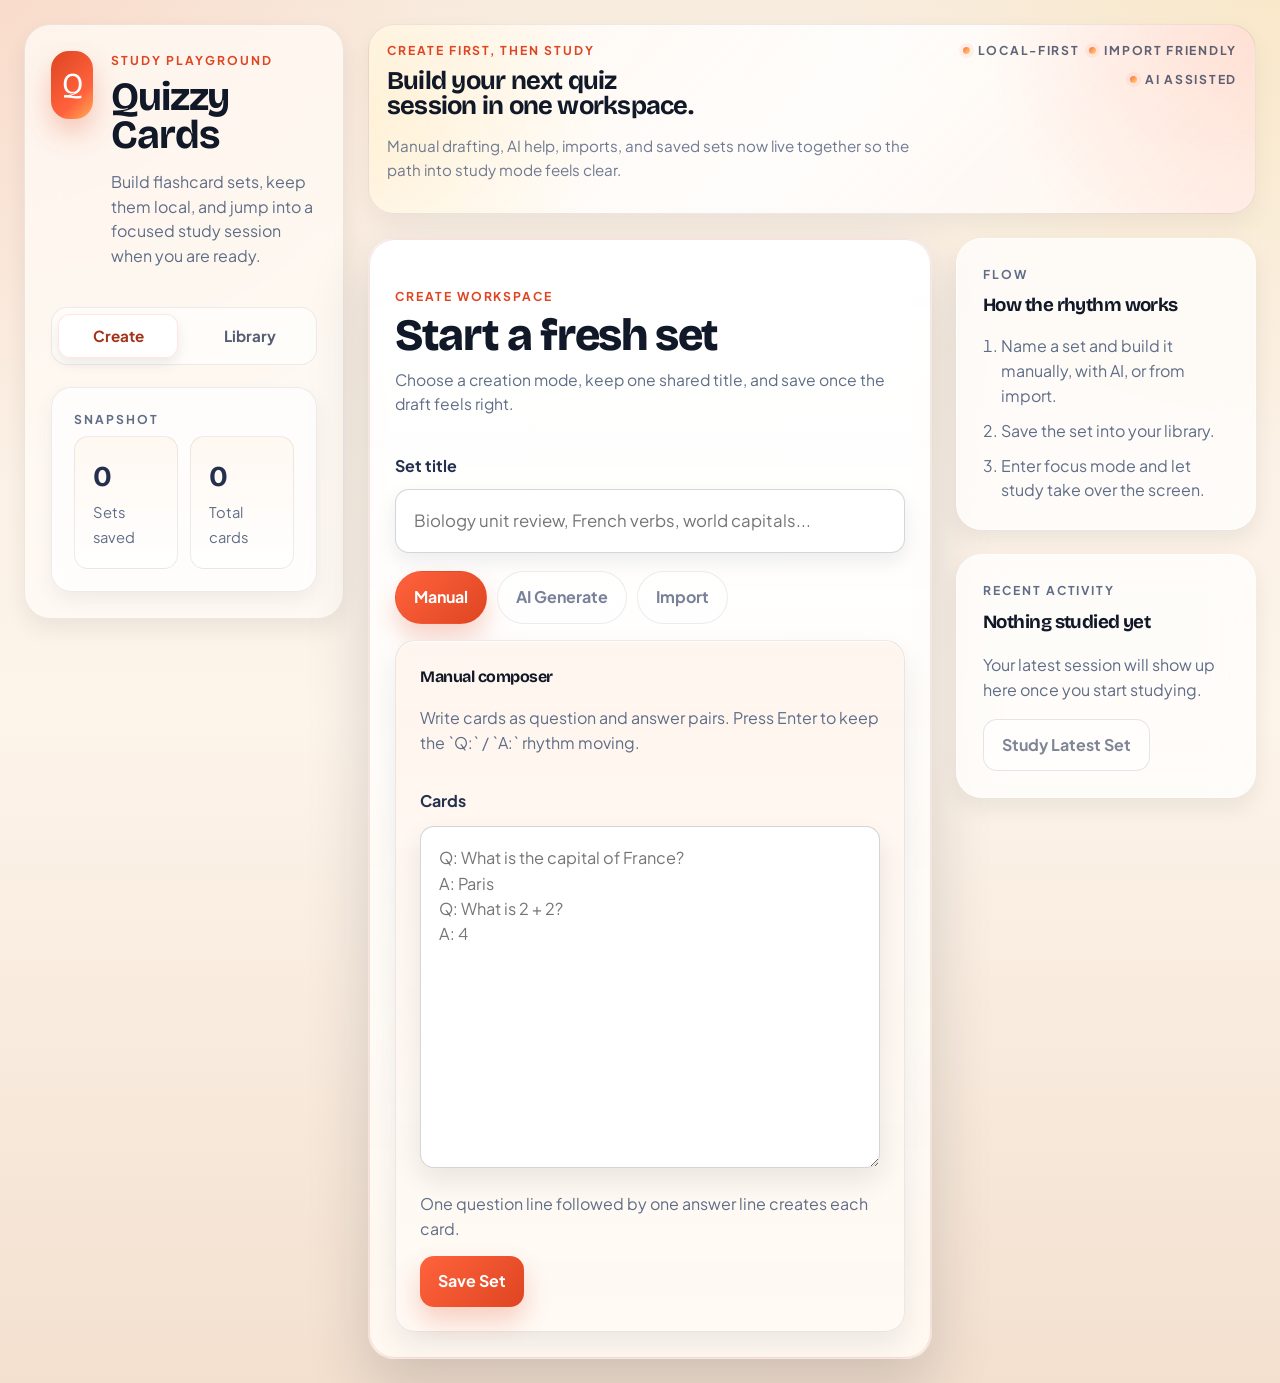
==== commit 57a964b4: "Removed unnecessary sidebar card" ====
--- a/index.html
+++ b/index.html
@@ -40,11 +40,11 @@
                 </div>
             </section>
 
-            <section class="sidebar-card">
+            <!-- <section class="sidebar-card">
                 <p class="section-kicker">Focus tip</p>
                 <h2>Small set, fast momentum.</h2>
                 <p>Draft a short set, run a focused study round, then refine anything that still feels shaky.</p>
-            </section>
+            </section> -->
         </aside>
 
         <main class="dashboard">
@@ -116,13 +116,32 @@
                                     </div>
                                 </div>
 
+                                <div class="ai-security-note" aria-live="polite">
+                                    <p class="field-label">AI status</p>
+                                    <p class="field-status" id="aiKeyStatus">Checking AI setup...</p>
+                                </div>
+
                                 <form class="api-key-form" id="apiKeyForm">
-                                    <label class="field-label" for="aiApiKey">OpenAI API key</label>
+                                    <div class="field-label-row">
+                                        <label class="field-label" for="aiApiKey">Use your own OpenAI API key</label>
+                                        <a
+                                            class="doc-help-link"
+                                            href="https://platform.openai.com/docs/quickstart"
+                                            target="_blank"
+                                            rel="noreferrer noopener"
+                                        >
+                                            <span class="doc-help-icon" aria-hidden="true">?</span>
+                                            <span>How to set up ChatGPT API</span>
+                                        </a>
+                                    </div>
                                     <div class="field-inline">
-                                        <input type="password" id="aiApiKey" class="ai-input" placeholder="Paste your API key">
-                                        <button class="secondary-btn" type="submit" id="saveApiKeyBtn">Save Key</button>
-                                    </div>
-                                    <p class="field-status" id="aiKeyStatus">No API key saved in this browser yet.</p>
+                                        <input type="password" id="aiApiKey" class="ai-input" placeholder="Paste your own OpenAI API key">
+                                        <button class="secondary-btn" type="submit" id="saveApiKeyBtn">Use My Key</button>
+                                    </div>
+                                    <div class="field-actions">
+                                        <button class="ghost-inline-btn" type="button" id="clearApiKeyBtn">Forget Tab Key</button>
+                                    </div>
+                                    <p class="field-status" id="aiKeyHelp">Optional: use your own key in this tab only. It disappears when you close the tab.</p>
                                 </form>
 
                                 <label class="field-label" for="aiPrompt">Study topic</label>
@@ -186,7 +205,10 @@
                                 <h3>Your saved sets</h3>
                                 <p>Pick a set and jump into focus mode, or export your whole collection.</p>
                             </div>
-                            <button class="secondary-btn" type="button" id="exportAllSetsBtn">Export All</button>
+                            <div class="library-actions">
+                                <button class="secondary-btn" type="button" id="exportAllSetsBtn">Export All</button>
+                                <button class="danger-btn compact-btn" type="button" id="clearAllDataBtn">Clear Local Data</button>
+                            </div>
                         </div>
 
                         <div class="library-empty" id="libraryEmptyState" hidden>
--- a/styles/main.css
+++ b/styles/main.css
@@ -560,6 +560,12 @@
     gap: 16px;
 }
 
+.library-actions {
+    display: flex;
+    flex-wrap: wrap;
+    gap: 12px;
+}
+
 .shared-title-field,
 .field-grid,
 .count-block,
@@ -573,6 +579,52 @@
     margin-bottom: 10px;
     font-size: 0.95rem;
     font-weight: 700;
+}
+
+.field-label-row {
+    display: flex;
+    align-items: flex-start;
+    justify-content: space-between;
+    gap: 12px;
+    flex-wrap: wrap;
+}
+
+.field-label-row .field-label {
+    margin-bottom: 0;
+    max-width: 24ch;
+}
+
+.doc-help-link {
+    display: inline-flex;
+    align-items: center;
+    gap: 8px;
+    padding: 8px 10px;
+    border-radius: 999px;
+    background: rgba(255, 255, 255, 0.92);
+    border: 1px solid rgba(255, 99, 61, 0.16);
+    color: var(--accent-deep);
+    font-size: 0.9rem;
+    font-weight: 700;
+    line-height: 1.25;
+    text-decoration: none;
+}
+
+.doc-help-link:hover {
+    color: var(--accent-strong);
+    background: #fff;
+    border-color: rgba(255, 99, 61, 0.26);
+}
+
+.doc-help-icon {
+    width: 22px;
+    height: 22px;
+    border-radius: 999px;
+    display: inline-grid;
+    place-items: center;
+    background: var(--accent-soft);
+    border: 1px solid rgba(255, 99, 61, 0.18);
+    font-size: 0.85rem;
+    line-height: 1;
 }
 
 .shared-title-field input,
@@ -641,23 +693,107 @@
 
 .api-key-form {
     margin-top: 20px;
+    padding: 18px;
+    border-radius: var(--radius-md);
+    background: rgba(255, 255, 255, 0.84);
+    border: 1px solid rgba(17, 24, 39, 0.08);
+    display: grid;
+    gap: 12px;
+}
+
+.ai-security-note {
+    margin-top: 20px;
+    padding: 18px;
+    border-radius: var(--radius-md);
+    background: rgba(255, 255, 255, 0.88);
+    border: 1px solid rgba(17, 24, 39, 0.08);
+}
+
+.ai-security-note .field-label,
+.ai-security-note .field-status {
+    margin: 0;
+}
+
+.ai-security-note .field-status {
+    margin-top: 10px;
+}
+
+.ai-security-note .field-status[data-tone="success"] {
+    color: #166952;
+}
+
+.ai-security-note .field-status[data-tone="warning"] {
+    color: #8a5b00;
+}
+
+.ai-security-note .field-status[data-tone="error"] {
+    color: #8f2338;
+}
+
+.ai-security-note {
+    margin-top: 20px;
+    padding: 18px;
+    border-radius: var(--radius-md);
+    background: rgba(255, 255, 255, 0.88);
+    border: 1px solid rgba(17, 24, 39, 0.08);
+}
+
+.ai-security-note .field-label,
+.ai-security-note .field-status {
+    margin: 0;
+}
+
+.ai-security-note .field-status {
+    margin-top: 10px;
+}
+
+.ai-security-note .field-status[data-tone="success"] {
+    color: #166952;
+}
+
+.ai-security-note .field-status[data-tone="warning"] {
+    color: #8a5b00;
+}
+
+.ai-security-note .field-status[data-tone="error"] {
+    color: #8f2338;
 }
 
 .field-inline {
     display: grid;
     grid-template-columns: minmax(0, 1fr) auto;
     gap: 14px;
+    align-items: stretch;
+}
+
+.field-actions {
+    display: flex;
     align-items: center;
-}
-
-.field-actions {
-    display: flex;
-    align-items: center;
+    margin-top: 0;
+}
+
+.ghost-inline-btn {
+    min-height: 40px;
+    padding: 10px 14px;
+    border-radius: 12px;
+    background: transparent;
+    border: 1px solid var(--line-strong);
+    color: var(--muted);
+    font-weight: 700;
+    transition: transform var(--transition), border-color var(--transition), color var(--transition), background var(--transition);
+}
+
+.ghost-inline-btn:hover {
+    transform: translateY(-1px);
+    border-color: rgba(255, 99, 61, 0.28);
+    color: var(--ink-strong);
+    background: rgba(255, 255, 255, 0.72);
 }
 
 .field-status {
     margin: 10px 0 0;
     font-size: 0.92rem;
+    line-height: 1.5;
 }
 
 .composer-footer {
@@ -1560,7 +1696,8 @@
     }
 
     .hero-chips,
-    .set-actions {
+    .set-actions,
+    .library-actions {
         margin-top: 14px;
         justify-content: flex-start;
     }
@@ -1571,6 +1708,11 @@
 
     .field-inline .secondary-btn {
         margin-top: 14px;
+    }
+
+    .field-label-row {
+        align-items: flex-start;
+        flex-direction: column;
     }
 
     .field-actions {
